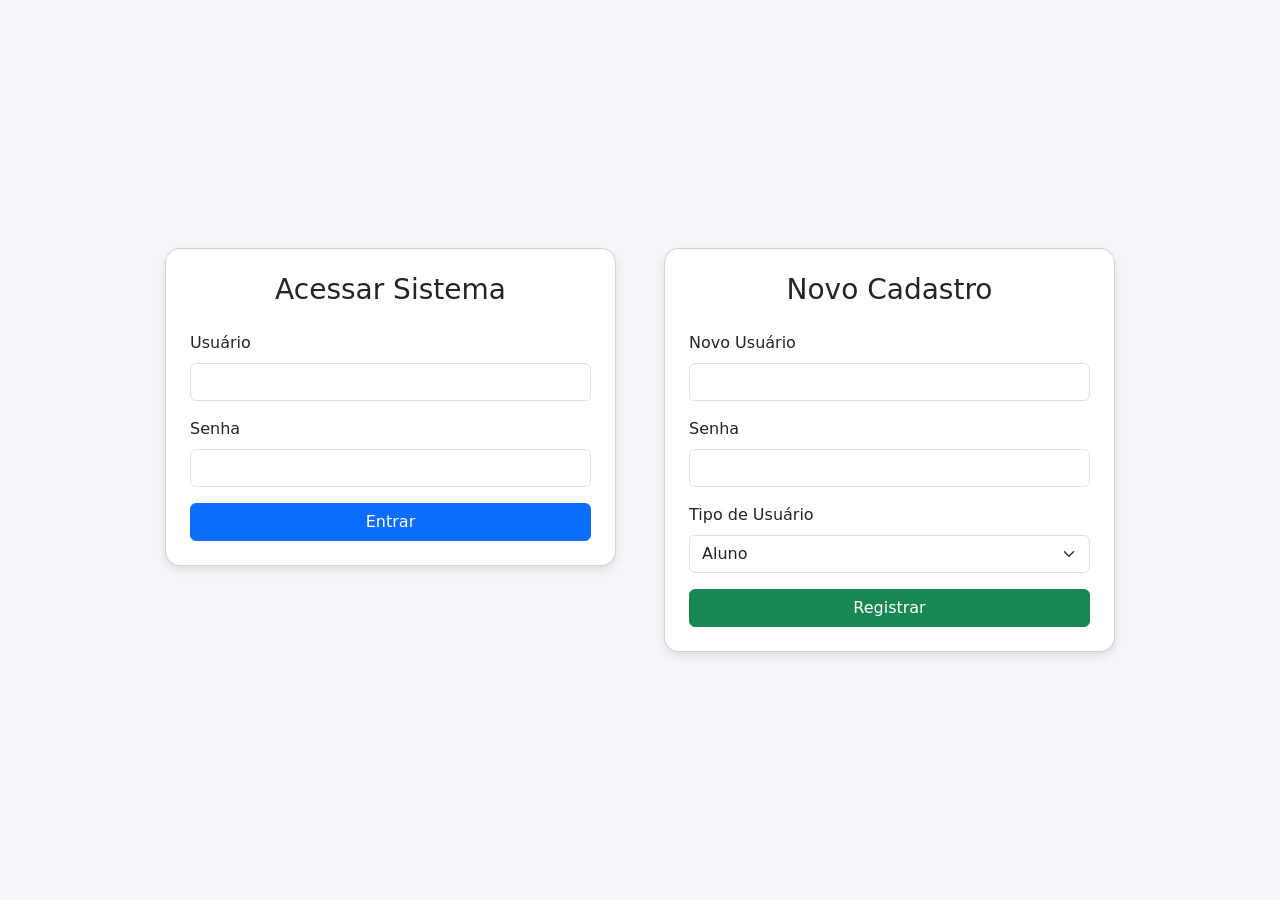
==== Sprint3/wwwroot/index.html @ 8074fcac "Garantindo o funcionamento correto das autenticações e criando tela de login" ====
<!DOCTYPE html>
<html lang="pt-BR">
<head>
    <meta charset="UTF-8">
    <meta name="viewport" content="width=device-width, initial-scale=1.0">
    <title>Sistema Escolar - Login</title>
    <link href="https://cdn.jsdelivr.net/npm/bootstrap@5.3.0/dist/css/bootstrap.min.css" rel="stylesheet">
    <style>
        body { background-color: #f4f6f9; }
        .card { border-radius: 15px; box-shadow: 0 4px 8px rgba(0,0,0,0.1); }
    </style>
</head>
<body class="d-flex align-items-center min-vh-100">

<div class="container">
    <div class="row justify-content-center gap-4">
        
        <div class="col-md-5">
            <div class="card p-4">
                <h3 class="text-center mb-4">Acessar Sistema</h3>
                <form id="formLogin">
                    <div class="mb-3">
                        <label class="form-label">Usuário</label>
                        <input type="text" class="form-control" id="loginUsuario" required>
                    </div>
                    <div class="mb-3">
                        <label class="form-label">Senha</label>
                        <input type="password" class="form-control" id="loginSenha" required>
                    </div>
                    <button type="submit" class="btn btn-primary w-100">Entrar</button>
                </form>
            </div>
        </div>

        <div class="col-md-5">
            <div class="card p-4">
                <h3 class="text-center mb-4">Novo Cadastro</h3>
                <form id="formRegistro">
                    <div class="mb-3">
                        <label class="form-label">Novo Usuário</label>
                        <input type="text" class="form-control" id="regUsuario" required>
                    </div>
                    <div class="mb-3">
                        <label class="form-label">Senha</label>
                        <input type="password" class="form-control" id="regSenha" required>
                    </div>
                    <div class="mb-3">
                        <label class="form-label">Tipo de Usuário</label>
                        <select class="form-select" id="regTipo" required>
                            <option value="aluno">Aluno</option>
                            <option value="professor">Professor</option>
                            <option value="admin">Administrador</option>
                        </select>
                    </div>
                    <button type="submit" class="btn btn-success w-100">Registrar</button>
                </form>
            </div>
        </div>

    </div>
</div>

<script src="https://cdn.jsdelivr.net/npm/bootstrap@5.3.0/dist/js/bootstrap.bundle.min.js"></script>
<script src="app.js"></script>
</body>
</html>
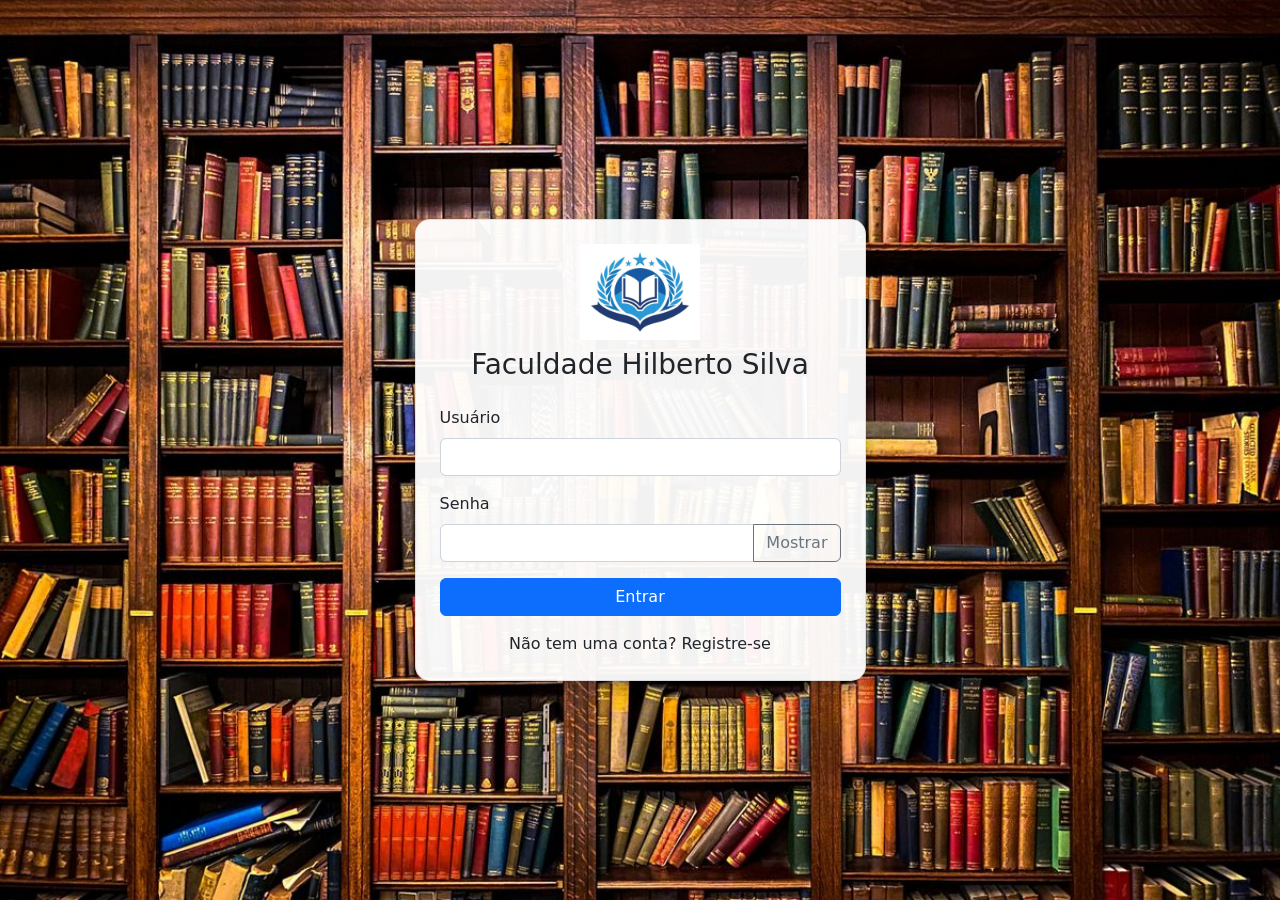
==== commit 19103884: "Melhoras no front-end (eu acho)" ====
--- a/Sprint3/wwwroot/index.html
+++ b/Sprint3/wwwroot/index.html
@@ -6,61 +6,96 @@
     <title>Sistema Escolar - Login</title>
     <link href="https://cdn.jsdelivr.net/npm/bootstrap@5.3.0/dist/css/bootstrap.min.css" rel="stylesheet">
     <style>
-        body { background-color: #f4f6f9; }
-        .card { border-radius: 15px; box-shadow: 0 4px 8px rgba(0,0,0,0.1); }
+        body {
+            background-image: url('image_6.jpg');
+            background-size: cover;
+            background-position: center;
+            background-repeat: no-repeat;
+            background-attachment: fixed;
+            background-color: #3e2723;
+        }
+
+        .card {
+            border-radius: 15px;
+            box-shadow: 0 8px 16px rgba(0, 0, 0, 0.3);
+            background-color: rgba(255, 255, 255, 0.95);
+            border: 1px solid rgba(0, 0, 0, 0.1);
+        }
+
+        .card-body, .form-label, h3, a {
+            color: #212529 !important;
+        }
+
+        .form-control, .form-select {
+            background-color: #fff;
+            border-color: #ced4da;
+        }
     </style>
 </head>
 <body class="d-flex align-items-center min-vh-100">
 
-<div class="container">
-    <div class="row justify-content-center gap-4">
-        
-        <div class="col-md-5">
-            <div class="card p-4">
-                <h3 class="text-center mb-4">Acessar Sistema</h3>
-                <form id="formLogin">
-                    <div class="mb-3">
-                        <label class="form-label">Usuário</label>
-                        <input type="text" class="form-control" id="loginUsuario" required>
+    <div class="container">
+        <div class="row justify-content-center">
+
+            <div class="col-md-5" id="cardLogin">
+                <div class="card p-4">
+                    <img src="logo2.jpg" class="img-fluid mx-auto d-block mb-2" height="120" width="120" alt="logo">
+                    <h3 class="text-center mb-4">Faculdade Hilberto Silva</h3>
+                    <form id="formLogin">
+                        <div class="mb-3">
+                            <label class="form-label">Usuário</label>
+                            <input type="text" class="form-control" id="loginUsuario" required>
+                        </div>
+                        <div class="mb-3">
+                            <label class="form-label">Senha</label>
+                            <div class="input-group">
+                                <input type="password" class="form-control" id="loginSenha" required>
+                                <button class="btn btn-outline-secondary" type="button" onclick="toggleSenha('loginSenha', this)">Mostrar</button>
+                            </div>
+                        </div>
+                        <button type="submit" class="btn btn-primary w-100">Entrar</button>
+                    </form>
+                    <div class="mt-3 text-center">
+                        <a href="#" id="linkIrParaRegistro" class="text-decoration-none">Não tem uma conta? Registre-se</a>
                     </div>
-                    <div class="mb-3">
-                        <label class="form-label">Senha</label>
-                        <input type="password" class="form-control" id="loginSenha" required>
+                </div>
+            </div>
+
+            <div class="col-md-5 d-none" id="cardRegistro">
+                <div class="card p-4">
+                    <h3 class="text-center mb-4">Novo Cadastro</h3>
+                    <form id="formRegistro">
+                        <div class="mb-3">
+                            <label class="form-label">Novo Usuário</label>
+                            <input type="text" class="form-control" id="regUsuario" required>
+                        </div>
+                        <div class="mb-3">
+                            <label class="form-label">Senha</label>
+                            <div class="input-group">
+                                <input type="password" class="form-control" id="regSenha" required>
+                                <button class="btn btn-outline-secondary" type="button" onclick="toggleSenha('regSenha', this)">Mostrar</button>
+                            </div>
+                        </div>
+                        <div class="mb-3">
+                            <label class="form-label">Tipo de Usuário</label>
+                            <select class="form-select" id="regTipo" required>
+                                <option value="aluno">Aluno</option>
+                                <option value="professor">Professor</option>
+                                <option value="admin">Administrador</option>
+                            </select>
+                        </div>
+                        <button type="submit" class="btn btn-success w-100">Registrar</button>
+                    </form>
+                    <div class="mt-3 text-center">
+                        <a href="#" id="linkIrParaLogin" class="text-decoration-none">Já tem uma conta? Faça Login</a>
                     </div>
-                    <button type="submit" class="btn btn-primary w-100">Entrar</button>
-                </form>
+                </div>
             </div>
+
         </div>
+    </div>
 
-        <div class="col-md-5">
-            <div class="card p-4">
-                <h3 class="text-center mb-4">Novo Cadastro</h3>
-                <form id="formRegistro">
-                    <div class="mb-3">
-                        <label class="form-label">Novo Usuário</label>
-                        <input type="text" class="form-control" id="regUsuario" required>
-                    </div>
-                    <div class="mb-3">
-                        <label class="form-label">Senha</label>
-                        <input type="password" class="form-control" id="regSenha" required>
-                    </div>
-                    <div class="mb-3">
-                        <label class="form-label">Tipo de Usuário</label>
-                        <select class="form-select" id="regTipo" required>
-                            <option value="aluno">Aluno</option>
-                            <option value="professor">Professor</option>
-                            <option value="admin">Administrador</option>
-                        </select>
-                    </div>
-                    <button type="submit" class="btn btn-success w-100">Registrar</button>
-                </form>
-            </div>
-        </div>
-
-    </div>
-</div>
-
-<script src="https://cdn.jsdelivr.net/npm/bootstrap@5.3.0/dist/js/bootstrap.bundle.min.js"></script>
-<script src="app.js"></script>
+    <script src="https://cdn.jsdelivr.net/npm/bootstrap@5.3.0/dist/js/bootstrap.bundle.min.js"></script>
+    <script src="app.js"></script>
 </body>
 </html>
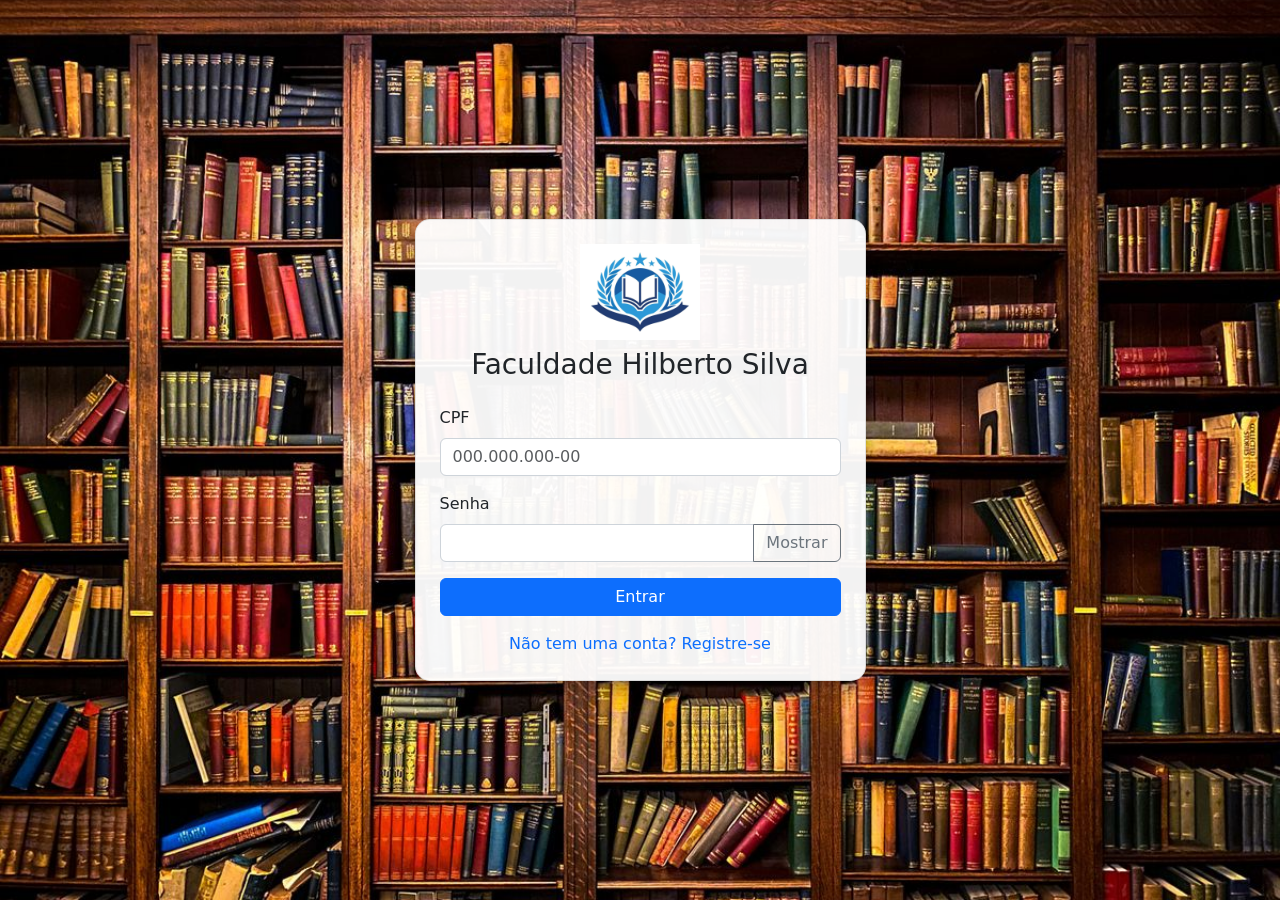
==== commit 00ea5ec1: "Lógica de Registro e login de usuário mais seguras. Melhoras na UX" ====
--- a/Sprint3/wwwroot/index.html
+++ b/Sprint3/wwwroot/index.html
@@ -41,10 +41,13 @@
                 <div class="card p-4">
                     <img src="logo2.jpg" class="img-fluid mx-auto d-block mb-2" height="120" width="120" alt="logo">
                     <h3 class="text-center mb-4">Faculdade Hilberto Silva</h3>
+
+                    <div id="msgLogin"></div>
+
                     <form id="formLogin">
                         <div class="mb-3">
-                            <label class="form-label">Usuário</label>
-                            <input type="text" class="form-control" id="loginUsuario" required>
+                            <label class="form-label">CPF</label>
+                            <input type="text" class="form-control" id="loginCpf" placeholder="000.000.000-00" required oninput="aplicarMascaraCpf(this)">
                         </div>
                         <div class="mb-3">
                             <label class="form-label">Senha</label>
@@ -56,18 +59,21 @@
                         <button type="submit" class="btn btn-primary w-100">Entrar</button>
                     </form>
                     <div class="mt-3 text-center">
-                        <a href="#" id="linkIrParaRegistro" class="text-decoration-none">Não tem uma conta? Registre-se</a>
+                        <a href="#" id="linkIrParaRegistro" class="text-decoration-none text-primary">Não tem uma conta? Registre-se</a>
                     </div>
                 </div>
             </div>
 
             <div class="col-md-5 d-none" id="cardRegistro">
                 <div class="card p-4">
-                    <h3 class="text-center mb-4">Novo Cadastro</h3>
+                    <h3 class="text-center mb-4">Cadastre-se</h3>
+
+                    <div id="msgRegistro"></div>
+
                     <form id="formRegistro">
                         <div class="mb-3">
-                            <label class="form-label">Novo Usuário</label>
-                            <input type="text" class="form-control" id="regUsuario" required>
+                            <label class="form-label">CPF</label>
+                            <input type="text" class="form-control" id="regCpf" placeholder="000.000.000-00" required oninput="aplicarMascaraCpf(this)">
                         </div>
                         <div class="mb-3">
                             <label class="form-label">Senha</label>
@@ -76,18 +82,10 @@
                                 <button class="btn btn-outline-secondary" type="button" onclick="toggleSenha('regSenha', this)">Mostrar</button>
                             </div>
                         </div>
-                        <div class="mb-3">
-                            <label class="form-label">Tipo de Usuário</label>
-                            <select class="form-select" id="regTipo" required>
-                                <option value="aluno">Aluno</option>
-                                <option value="professor">Professor</option>
-                                <option value="admin">Administrador</option>
-                            </select>
-                        </div>
                         <button type="submit" class="btn btn-success w-100">Registrar</button>
                     </form>
                     <div class="mt-3 text-center">
-                        <a href="#" id="linkIrParaLogin" class="text-decoration-none">Já tem uma conta? Faça Login</a>
+                        <a href="#" id="linkIrParaLogin" class="text-decoration-none text-primary">Já tem uma conta? Faça Login</a>
                     </div>
                 </div>
             </div>
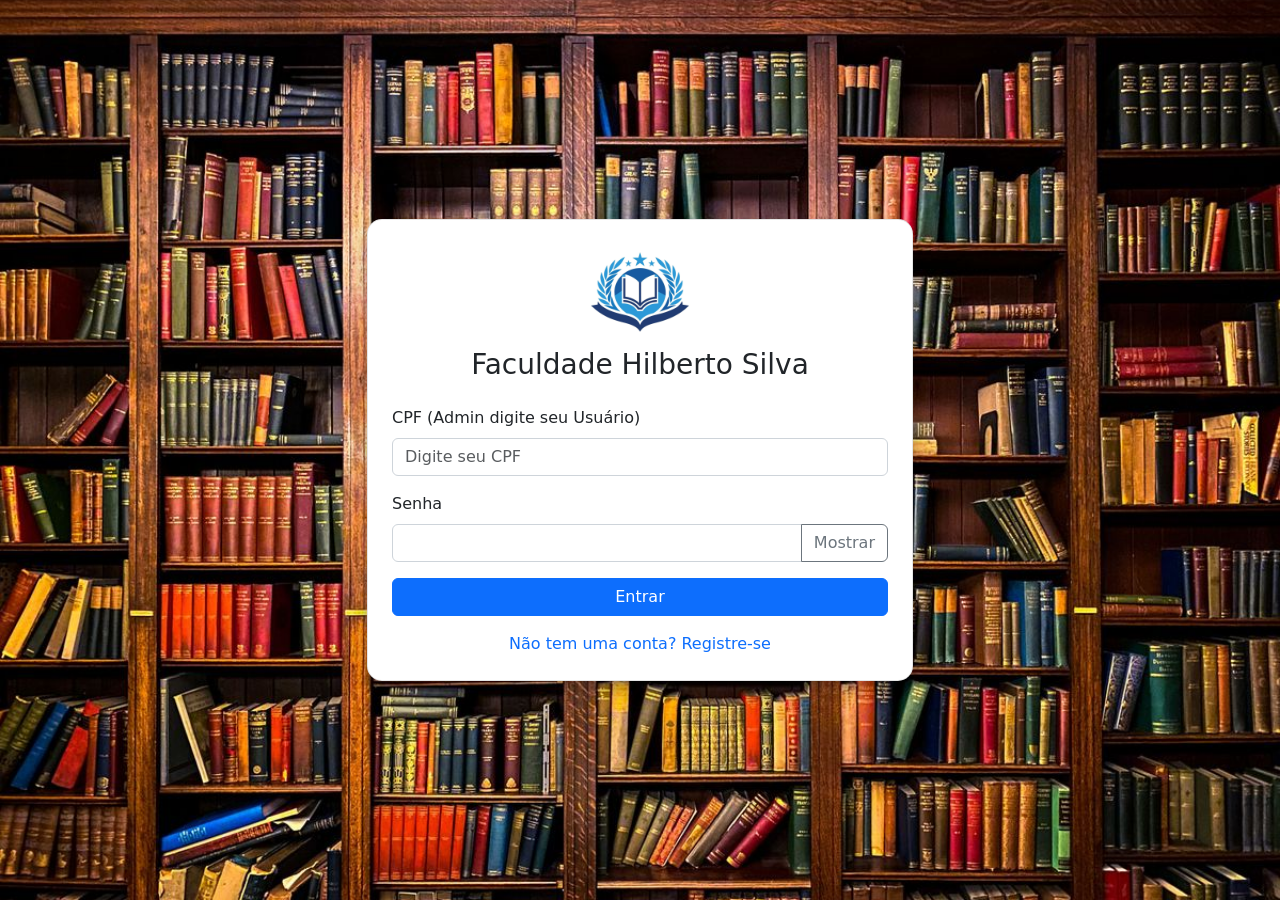
==== commit ebf8f7a8: "Dashboard para professores e para administradores." ====
--- a/Sprint3/wwwroot/index.html
+++ b/Sprint3/wwwroot/index.html
@@ -18,7 +18,7 @@
         .card {
             border-radius: 15px;
             box-shadow: 0 8px 16px rgba(0, 0, 0, 0.3);
-            background-color: rgba(255, 255, 255, 0.95);
+            background-color: rgb(255, 255, 255);
             border: 1px solid rgba(0, 0, 0, 0.1);
         }
 
@@ -37,7 +37,7 @@
     <div class="container">
         <div class="row justify-content-center">
 
-            <div class="col-md-5" id="cardLogin">
+            <div class="col-md-6" id="cardLogin">
                 <div class="card p-4">
                     <img src="logo2.jpg" class="img-fluid mx-auto d-block mb-2" height="120" width="120" alt="logo">
                     <h3 class="text-center mb-4">Faculdade Hilberto Silva</h3>
@@ -46,8 +46,8 @@
 
                     <form id="formLogin">
                         <div class="mb-3">
-                            <label class="form-label">CPF</label>
-                            <input type="text" class="form-control" id="loginCpf" placeholder="000.000.000-00" required oninput="aplicarMascaraCpf(this)">
+                            <label class="form-label">CPF (Admin digite seu Usuário)</label>
+                            <input type="text" class="form-control" id="loginCpf" placeholder="Digite seu CPF" required oninput="mascaraLogin(this)">
                         </div>
                         <div class="mb-3">
                             <label class="form-label">Senha</label>
